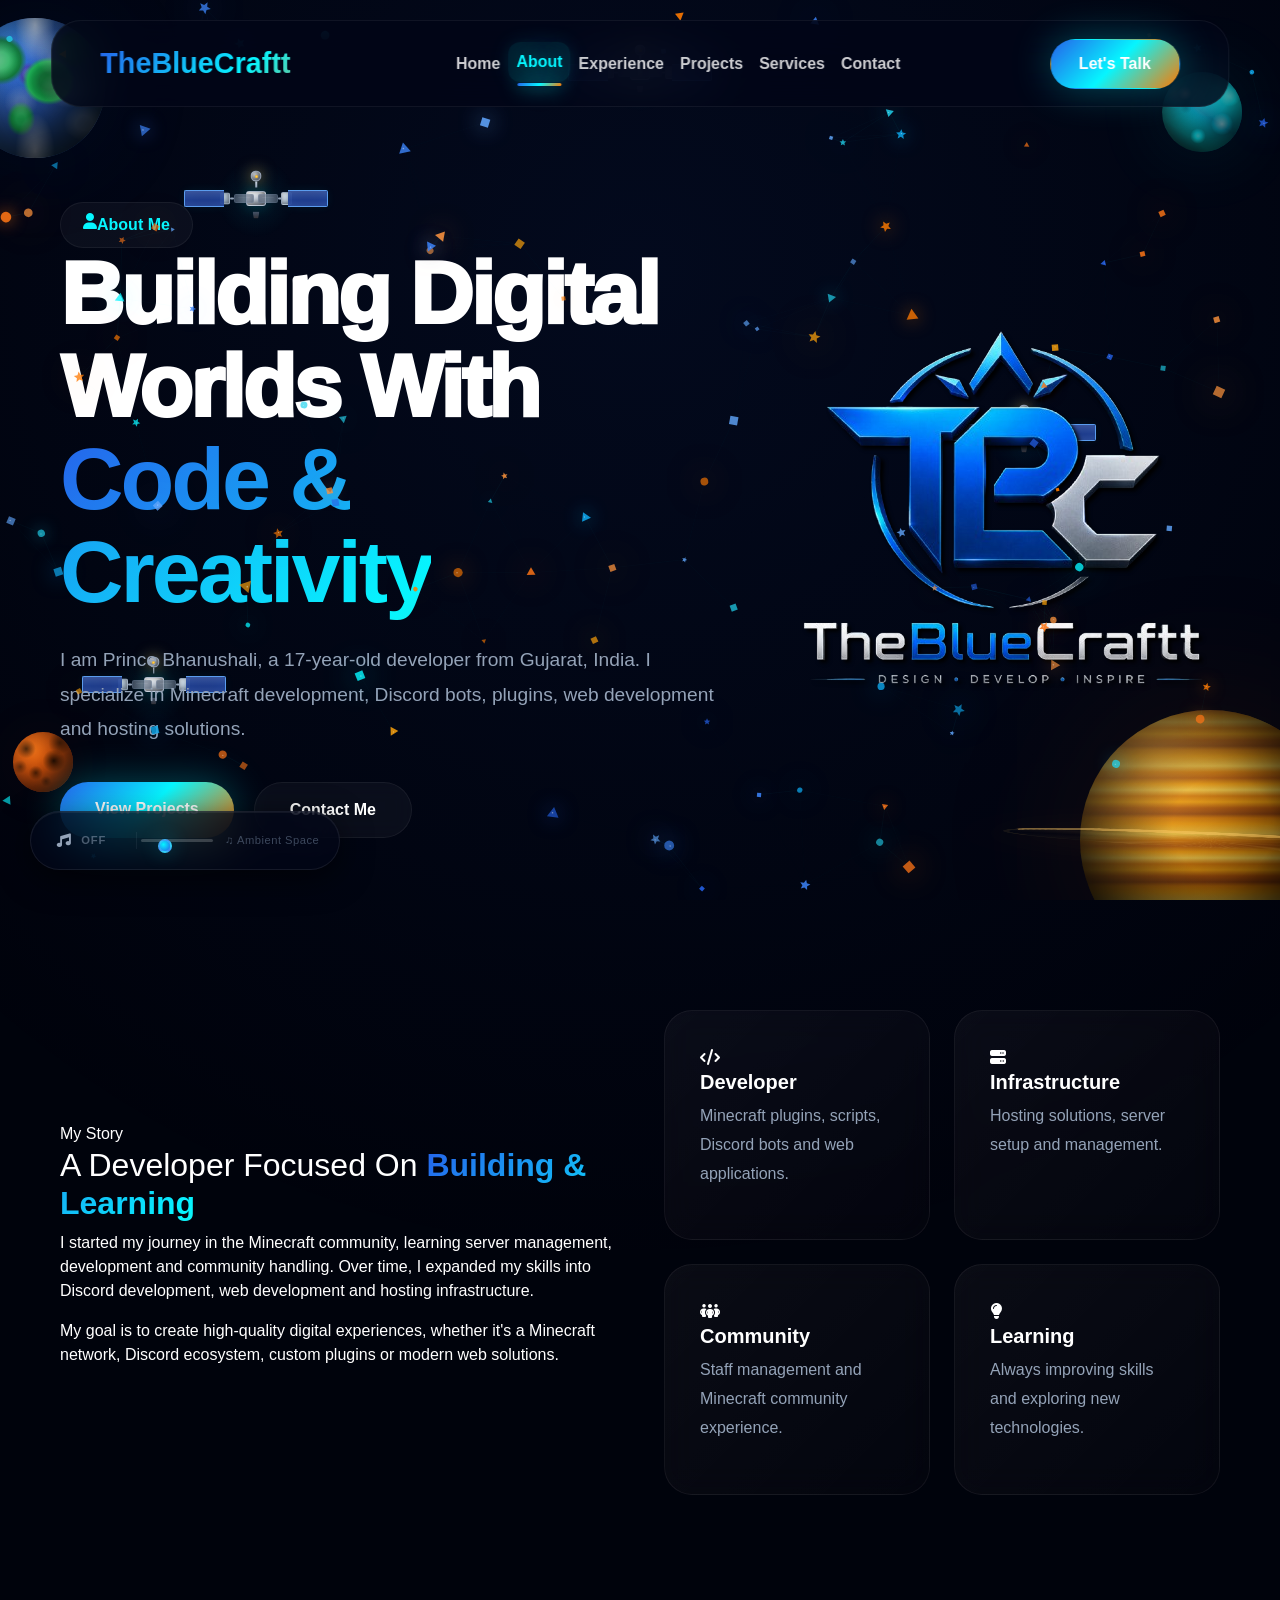
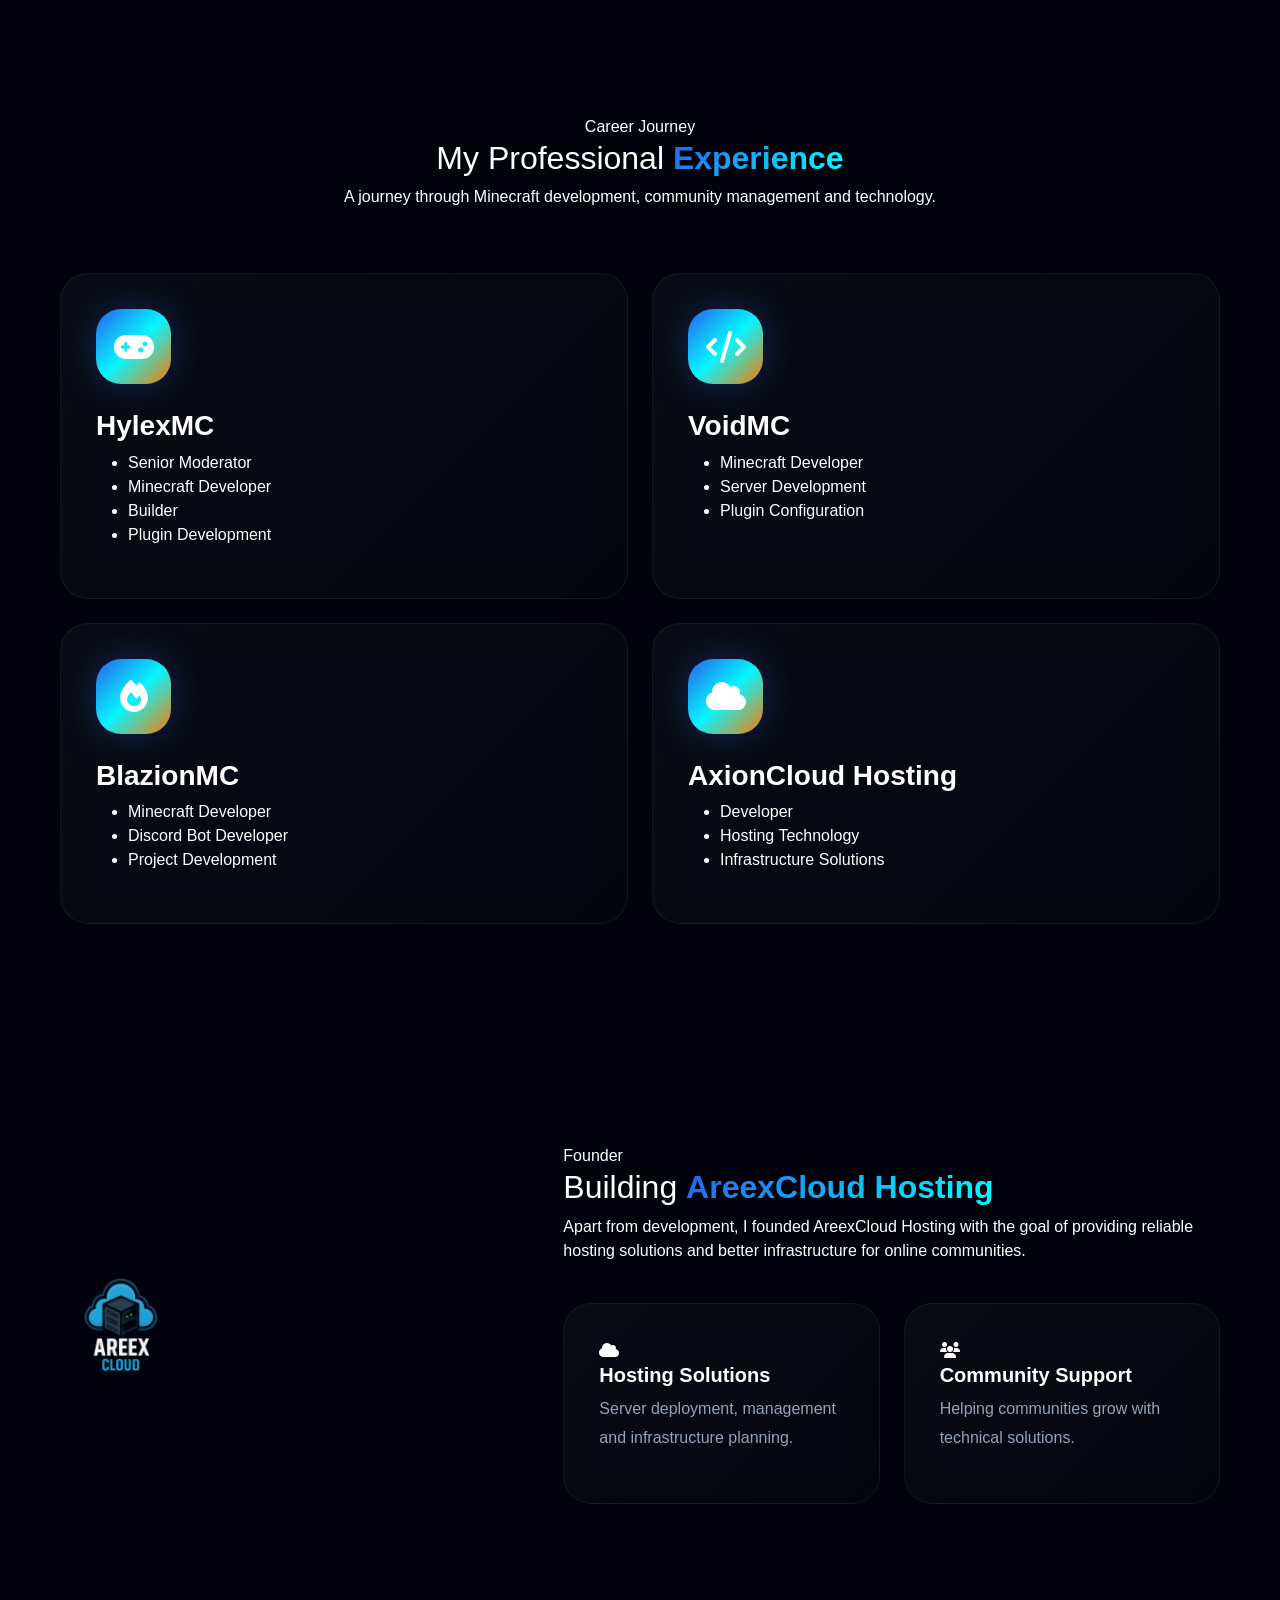
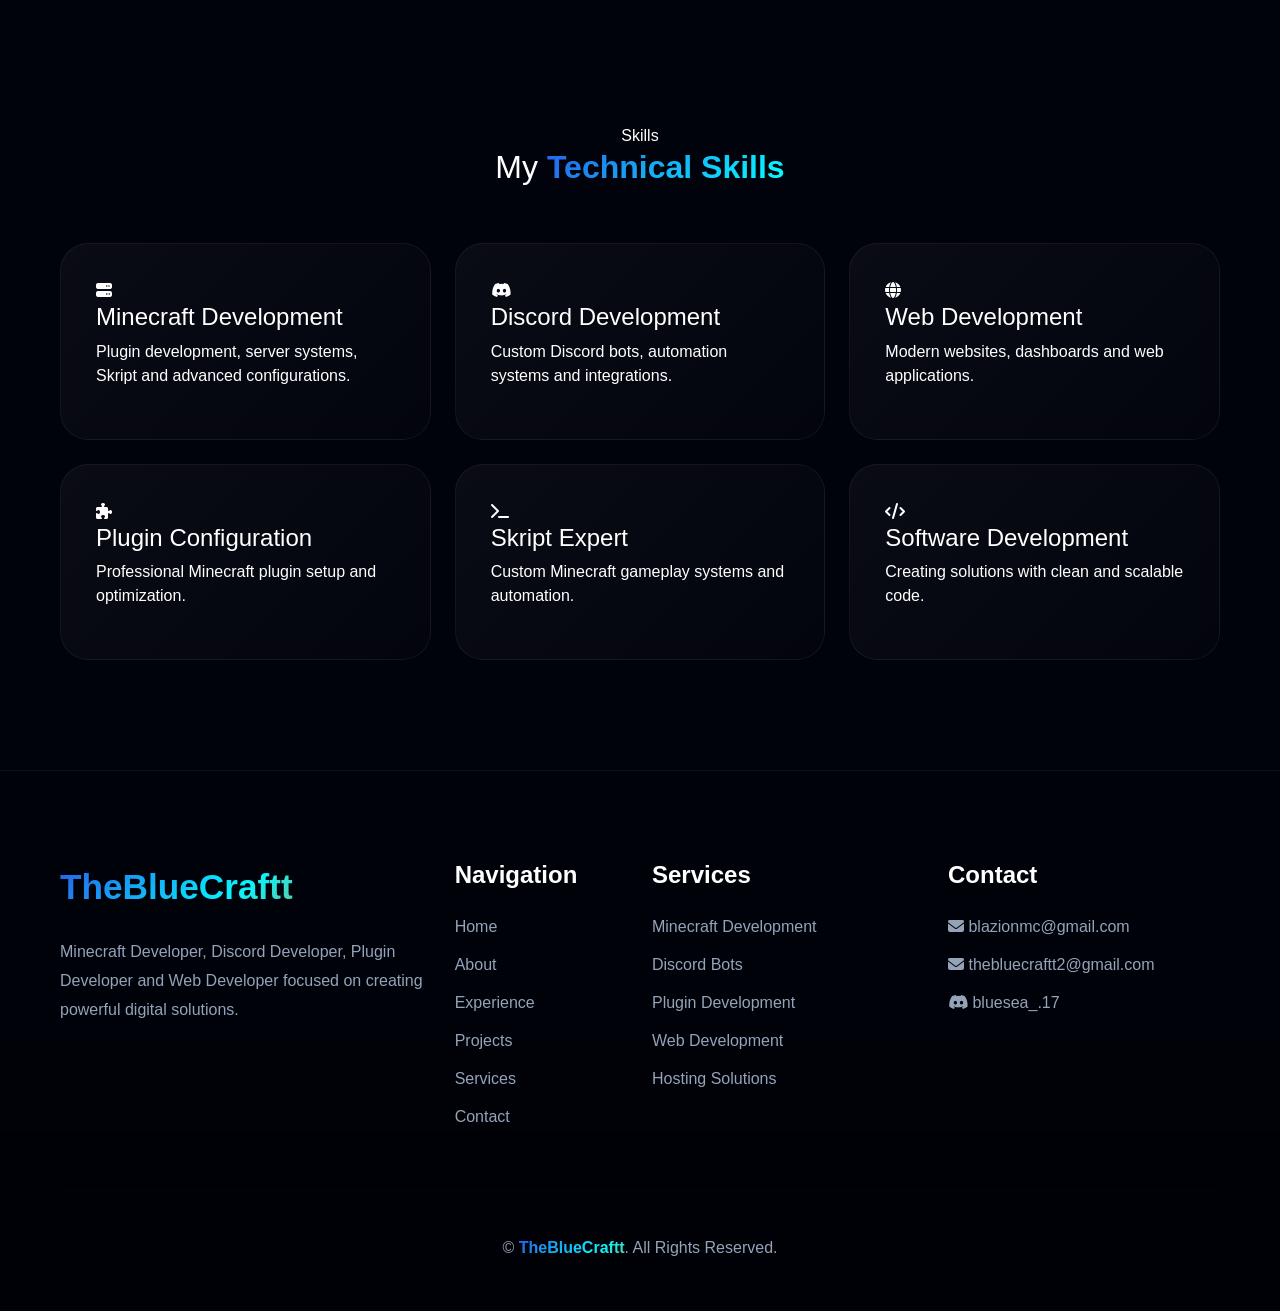
==== about.html @ 83b346f4 "Add files via upload" ====
<!DOCTYPE html>
<html lang="en">

<head>
    <meta charset="UTF-8" />
    <meta name="viewport" content="width=device-width, initial-scale=1.0" />
    <title>About | TheBlueCraftt</title>
    <!-- Bootstrap -->
    <link href="https://cdn.jsdelivr.net/npm/bootstrap@5.3.7/dist/css/bootstrap.min.css" rel="stylesheet" />
    <!-- Font Awesome -->
    <link rel="stylesheet" href="https://cdnjs.cloudflare.com/ajax/libs/font-awesome/6.7.2/css/all.min.css" />
    <!-- AOS -->
    <link href="https://unpkg.com/aos@2.3.4/dist/aos.css" rel="stylesheet" />
    <!-- CSS -->
    <link rel="stylesheet" href="assets/css/variables.css" />
    <link rel="stylesheet" href="assets/css/style.css" />
    <link rel="stylesheet" href="assets/css/animations.css" />
    <link rel="stylesheet" href="assets/css/responsive.css" />
    <link rel="stylesheet" href="assets/css/space-theme.css" />
</head>

<body>

    <!-- ========== STARS BACKGROUND ========== -->
    <div id="stars"></div>
    <div id="stars2"></div>
    <div id="stars3"></div>
    <div id="shooting-stars"></div>

    <!-- ========== SPACE ELEMENTS ========== -->
    <div class="space-container">
        <!-- Planets -->
        <div class="planet planet-1"></div>
        <div class="planet planet-2"></div>
        <div class="planet planet-3"></div>
        <div class="planet planet-4"></div>

        <!-- Moon -->
        <div class="moon-orbit">
            <div class="moon"></div>
        </div>

        <!-- Satellites -->
        <div class="satellite satellite-1">
            <div class="satellite-body">
                <div class="core-module"></div>
                <div class="service-module"></div>
                <div class="payload-module"></div>
                <div class="truss left"></div>
                <div class="truss right"></div>
                <div class="solar-array left"></div>
                <div class="solar-array right"></div>
                <div class="radiator left"></div>
                <div class="radiator right"></div>
                <div class="antenna-dish"></div>
                <div class="antenna-mast"></div>
                <div class="thruster-iss"></div>
            </div>
            <div class="satellite-trail"></div>
        </div>

        <div class="satellite satellite-2">
            <div class="satellite-body">
                <div class="core-module"></div>
                <div class="service-module"></div>
                <div class="payload-module"></div>
                <div class="truss left"></div>
                <div class="truss right"></div>
                <div class="solar-array left"></div>
                <div class="solar-array right"></div>
                <div class="radiator left"></div>
                <div class="radiator right"></div>
                <div class="antenna-dish"></div>
                <div class="antenna-mast"></div>
                <div class="thruster-iss"></div>
            </div>
            <div class="satellite-trail"></div>
        </div>

        <div class="satellite satellite-3">
            <div class="satellite-body">
                <div class="core-module"></div>
                <div class="service-module"></div>
                <div class="payload-module"></div>
                <div class="truss left"></div>
                <div class="truss right"></div>
                <div class="solar-array left"></div>
                <div class="solar-array right"></div>
                <div class="radiator left"></div>
                <div class="radiator right"></div>
                <div class="antenna-dish"></div>
                <div class="antenna-mast"></div>
                <div class="thruster-iss"></div>
            </div>
            <div class="satellite-trail"></div>
        </div>

        <div class="satellite satellite-4">
            <div class="satellite-body">
                <div class="core-module"></div>
                <div class="service-module"></div>
                <div class="payload-module"></div>
                <div class="truss left"></div>
                <div class="truss right"></div>
                <div class="solar-array left"></div>
                <div class="solar-array right"></div>
                <div class="radiator left"></div>
                <div class="radiator right"></div>
                <div class="antenna-dish"></div>
                <div class="antenna-mast"></div>
                <div class="thruster-iss"></div>
            </div>
            <div class="satellite-trail"></div>
        </div>
    </div>

    <!-- ========== NAVBAR ========== -->
    <nav class="navbar navbar-expand-lg fixed-top">
        <div class="container">
            <a class="navbar-brand" href="index.html">
                <span class="brand-gradient">TheBlueCraftt</span>
            </a>
            <button class="navbar-toggler border-0 shadow-none" type="button" data-bs-toggle="collapse"
                data-bs-target="#navbarContent">
                <i class="fa-solid fa-bars"></i>
            </button>
            <div class="collapse navbar-collapse" id="navbarContent">
                <ul class="navbar-nav mx-auto">
                    <li class="nav-item"><a class="nav-link" href="index.html">Home</a></li>
                    <li class="nav-item"><a class="nav-link" href="about.html">About</a></li>
                    <li class="nav-item"><a class="nav-link" href="experience.html">Experience</a></li>
                    <li class="nav-item"><a class="nav-link" href="projects.html">Projects</a></li>
                    <li class="nav-item"><a class="nav-link" href="services.html">Services</a></li>
                    <li class="nav-item"><a class="nav-link" href="contact.html">Contact</a></li>
                </ul>
                <a href="contact.html" class="btn nav-btn">Let's Talk</a>
            </div>
        </div>
    </nav>

    <!-- ========== ABOUT HERO ========== -->
    <section class="hero-section">
        <div class="container">
            <div class="row align-items-center">
                <div class="col-lg-7" data-aos="fade-up">
                    <span class="hero-badge"><i class="fa-solid fa-user"></i> About Me</span>
                    <h1 class="hero-title">Building Digital Worlds With <span class="gradient-text">Code &amp;
                            Creativity</span></h1>
                    <p class="hero-description">I am Prince Bhanushali, a 17-year-old developer from Gujarat, India. I
                        specialize in Minecraft development, Discord bots, plugins, web development and hosting
                        solutions.</p>
                    <div class="hero-buttons">
                        <a href="projects.html" class="hero-btn-primary">View Projects</a>
                        <a href="contact.html" class="hero-btn-secondary">Contact Me</a>
                    </div>
                </div>
                <div class="col-lg-5 text-center">
                    <div class="hero-image-wrapper">
                        <div class="profile-glow"></div>
                        <img src="assets/images/tbc.png" class="hero-image" alt="Prince Bhanushali" />
                    </div>
                </div>
            </div>
        </div>
    </section>

    <!-- ========== ABOUT DETAILS ========== -->
    <section class="about-preview section-padding">
        <div class="container">
            <div class="row align-items-center g-5">
                <div class="col-lg-6" data-aos="fade-right">
                    <span class="section-tag">My Story</span>
                    <h2 class="section-title">A Developer Focused On <span class="gradient-text">Building &amp;
                            Learning</span></h2>
                    <p class="section-description">I started my journey in the Minecraft community, learning server
                        management, development and community handling. Over time, I expanded my skills into Discord
                        development, web development and hosting infrastructure.</p>
                    <p class="section-description">My goal is to create high-quality digital experiences, whether it's a
                        Minecraft network, Discord ecosystem, custom plugins or modern web solutions.</p>
                </div>
                <div class="col-lg-6" data-aos="fade-left">
                    <div class="row g-4">
                        <div class="col-md-6">
                            <div class="info-card"><i class="fa-solid fa-code"></i>
                                <h5>Developer</h5>
                                <p>Minecraft plugins, scripts, Discord bots and web applications.</p>
                            </div>
                        </div>
                        <div class="col-md-6">
                            <div class="info-card"><i class="fa-solid fa-server"></i>
                                <h5>Infrastructure</h5>
                                <p>Hosting solutions, server setup and management.</p>
                            </div>
                        </div>
                        <div class="col-md-6">
                            <div class="info-card"><i class="fa-solid fa-people-group"></i>
                                <h5>Community</h5>
                                <p>Staff management and Minecraft community experience.</p>
                            </div>
                        </div>
                        <div class="col-md-6">
                            <div class="info-card"><i class="fa-solid fa-lightbulb"></i>
                                <h5>Learning</h5>
                                <p>Always improving skills and exploring new technologies.</p>
                            </div>
                        </div>
                    </div>
                </div>
            </div>
        </div>
    </section>

    <!-- ========== CAREER TIMELINE ========== -->
    <section class="experience-section section-padding">
        <div class="container">
            <div class="row">
                <div class="col-12 text-center" data-aos="fade-up">
                    <span class="section-tag">Career Journey</span>
                    <h2 class="section-title">My Professional <span class="gradient-text">Experience</span></h2>
                    <p class="section-description mx-auto">A journey through Minecraft development, community management
                        and technology.</p>
                </div>
            </div>
            <div class="row g-4 mt-4">
                <div class="col-lg-6" data-aos="fade-up">
                    <div class="experience-card">
                        <div class="experience-icon"><i class="fa-solid fa-gamepad"></i></div>
                        <h3>HylexMC</h3>
                        <ul class="experience-list">
                            <li>Senior Moderator</li>
                            <li>Minecraft Developer</li>
                            <li>Builder</li>
                            <li>Plugin Development</li>
                        </ul>
                    </div>
                </div>
                <div class="col-lg-6" data-aos="fade-up" data-aos-delay="100">
                    <div class="experience-card">
                        <div class="experience-icon"><i class="fa-solid fa-code"></i></div>
                        <h3>VoidMC</h3>
                        <ul class="experience-list">
                            <li>Minecraft Developer</li>
                            <li>Server Development</li>
                            <li>Plugin Configuration</li>
                        </ul>
                    </div>
                </div>
                <div class="col-lg-6" data-aos="fade-up" data-aos-delay="200">
                    <div class="experience-card">
                        <div class="experience-icon"><i class="fa-solid fa-fire"></i></div>
                        <h3>BlazionMC</h3>
                        <ul class="experience-list">
                            <li>Minecraft Developer</li>
                            <li>Discord Bot Developer</li>
                            <li>Project Development</li>
                        </ul>
                    </div>
                </div>
                <div class="col-lg-6" data-aos="fade-up" data-aos-delay="300">
                    <div class="experience-card">
                        <div class="experience-icon"><i class="fa-solid fa-cloud"></i></div>
                        <h3>AxionCloud Hosting</h3>
                        <ul class="experience-list">
                            <li>Developer</li>
                            <li>Hosting Technology</li>
                            <li>Infrastructure Solutions</li>
                        </ul>
                    </div>
                </div>
            </div>
        </div>
    </section>

    <!-- ========== FOUNDER SECTION ========== -->
    <section class="about-preview section-padding">
        <div class="container">
            <div class="row align-items-center g-5">
                <div class="col-lg-5" data-aos="fade-right">
                    <div class="about-image"><img src="assets/images/founder.png" alt="AreexCloud Founder" /></div>
                </div>
                <div class="col-lg-7" data-aos="fade-left">
                    <span class="section-tag">Founder</span>
                    <h2 class="section-title">Building <span class="gradient-text">AreexCloud Hosting</span></h2>
                    <p class="section-description">Apart from development, I founded AreexCloud Hosting with the goal of
                        providing reliable hosting solutions and better infrastructure for online communities.</p>
                    <div class="row g-4 mt-3">
                        <div class="col-md-6">
                            <div class="info-card"><i class="fa-solid fa-cloud"></i>
                                <h5>Hosting Solutions</h5>
                                <p>Server deployment, management and infrastructure planning.</p>
                            </div>
                        </div>
                        <div class="col-md-6">
                            <div class="info-card"><i class="fa-solid fa-users"></i>
                                <h5>Community Support</h5>
                                <p>Helping communities grow with technical solutions.</p>
                            </div>
                        </div>
                    </div>
                </div>
            </div>
        </div>
    </section>

    <!-- ========== SKILLS ========== -->
    <section class="skills-section section-padding">
        <div class="container">
            <div class="row">
                <div class="col-12 text-center" data-aos="fade-up">
                    <span class="section-tag">Skills</span>
                    <h2 class="section-title">My <span class="gradient-text">Technical Skills</span></h2>
                </div>
            </div>
            <div class="row g-4 mt-4">
                <div class="col-lg-4 col-md-6">
                    <div class="skill-card"><i class="fa-solid fa-server"></i>
                        <h4>Minecraft Development</h4>
                        <p>Plugin development, server systems, Skript and advanced configurations.</p>
                    </div>
                </div>
                <div class="col-lg-4 col-md-6">
                    <div class="skill-card"><i class="fa-brands fa-discord"></i>
                        <h4>Discord Development</h4>
                        <p>Custom Discord bots, automation systems and integrations.</p>
                    </div>
                </div>
                <div class="col-lg-4 col-md-6">
                    <div class="skill-card"><i class="fa-solid fa-globe"></i>
                        <h4>Web Development</h4>
                        <p>Modern websites, dashboards and web applications.</p>
                    </div>
                </div>
                <div class="col-lg-4 col-md-6">
                    <div class="skill-card"><i class="fa-solid fa-puzzle-piece"></i>
                        <h4>Plugin Configuration</h4>
                        <p>Professional Minecraft plugin setup and optimization.</p>
                    </div>
                </div>
                <div class="col-lg-4 col-md-6">
                    <div class="skill-card"><i class="fa-solid fa-terminal"></i>
                        <h4>Skript Expert</h4>
                        <p>Custom Minecraft gameplay systems and automation.</p>
                    </div>
                </div>
                <div class="col-lg-4 col-md-6">
                    <div class="skill-card"><i class="fa-solid fa-code"></i>
                        <h4>Software Development</h4>
                        <p>Creating solutions with clean and scalable code.</p>
                    </div>
                </div>
            </div>
        </div>
    </section>

    <!-- ========== MUSIC PLAYER ========== -->
    <div class="music-player" id="musicPlayer">
        <button class="music-toggle" id="musicToggle" aria-label="Toggle music">
            <i class="fas fa-music"></i>
            <span class="music-status">OFF</span>
        </button>
        <div class="music-controls">
            <input type="range" class="music-volume" id="musicVolume" min="0" max="100" value="30" />
            <span class="music-label">♫ Ambient Space</span>
        </div>
    </div>

    <!-- ========== FOOTER ========== -->
    <footer class="footer">
        <div class="container">
            <div class="row gy-5">
                <div class="col-lg-4">
                    <a href="index.html" class="footer-logo">
                        <span class="brand-gradient">TheBlueCraftt</span>
                    </a>
                    <p class="footer-text mt-4">Minecraft Developer, Discord Developer, Plugin Developer and Web
                        Developer focused on creating powerful digital solutions.</p>
                </div>
                <div class="col-lg-2 col-md-6">
                    <h4 class="footer-heading">Navigation</h4>
                    <ul class="footer-links">
                        <li><a href="index.html">Home</a></li>
                        <li><a href="about.html">About</a></li>
                        <li><a href="experience.html">Experience</a></li>
                        <li><a href="projects.html">Projects</a></li>
                        <li><a href="services.html">Services</a></li>
                        <li><a href="contact.html">Contact</a></li>
                    </ul>
                </div>
                <div class="col-lg-3 col-md-6">
                    <h4 class="footer-heading">Services</h4>
                    <ul class="footer-links">
                        <li>Minecraft Development</li>
                        <li>Discord Bots</li>
                        <li>Plugin Development</li>
                        <li>Web Development</li>
                        <li>Hosting Solutions</li>
                    </ul>
                </div>
                <div class="col-lg-3">
                    <h4 class="footer-heading">Contact</h4>
                    <ul class="footer-contact">
                        <li><i class="fa-solid fa-envelope"></i> <a
                                href="mailto:blazionmc@gmail.com">blazionmc@gmail.com</a></li>
                        <li><i class="fa-solid fa-envelope"></i> <a
                                href="mailto:thebluecraftt2@gmail.com">thebluecraftt2@gmail.com</a></li>
                        <li><i class="fa-brands fa-discord"></i> bluesea_.17</li>
                    </ul>
                </div>
            </div>
            <hr class="footer-divider" />
            <div class="text-center">
                <p class="copyright">© <span class="current-year"></span> <span
                        class="brand-gradient">TheBlueCraftt</span>. All Rights Reserved.</p>
            </div>
        </div>
    </footer>

    <!-- ========== SCRIPTS ========== -->
    <script src="https://cdn.jsdelivr.net/npm/bootstrap@5.3.7/dist/js/bootstrap.bundle.min.js"></script>
    <script src="https://unpkg.com/aos@2.3.4/dist/aos.js"></script>
    <script>AOS.init({ duration: 900, once: true });</script>
    <script src="assets/js/navbar.js"></script>
    <script src="assets/js/particles.js"></script>
    <script src="assets/js/cursor.js"></script>
    <script src="assets/js/app.js"></script>
    <script src="assets/js/loader.js"></script>
    <script src="assets/js/particles-enhanced.js"></script>
    <script src="assets/js/music.js"></script>
</body>

</html>
---- assets/css/style.css ----
/* ===========================================================
        THEBLUECRAFTT DARK THEME – Single File
        Colors: Blue (#2563eb), Cyan (#06f6ff), Orange (#ff7a00)
=========================================================== */

/* -------------------- Variables -------------------- */
:root {
    --bg-dark: #020617;
    --bg-deeper: #00030c;
    --bg-glass: rgba(2, 6, 23, 0.8);
    --glass-border: rgba(255, 255, 255, 0.06);
    --text: #ffffff;
    --muted: #94a3b8;
    --radius: 28px;
    --transition: 0.35s ease;

    --blue: #2563eb;
    --cyan: #06f6ff;
    --orange: #ff7a00;

    --main-gradient: linear-gradient(135deg, #2563eb, #06f6ff, #ff7a00);
    --cyan-glow: 0 0 40px rgba(6, 246, 255, 0.3);
}

/* -------------------- Reset & Base -------------------- */
* {
    margin: 0;
    padding: 0;
    box-sizing: border-box;
}

html {
    scroll-behavior: smooth;
}

body {
    background: var(--bg-deeper);
    color: var(--text);
    font-family: "Inter", "Segoe UI", Arial, sans-serif;
    overflow-x: hidden;
    position: relative;
}

/* Subtle glow from the center – not overbearing */
body::after {
    content: '';
    position: fixed;
    inset: -50%;
    z-index: -1;
    background: radial-gradient(circle at 50% 40%, rgba(37, 99, 235, 0.08), transparent 60%);
    pointer-events: none;
}

a {
    text-decoration: none;
}

.container {
    max-width: 1200px;
    padding: 0 20px;
    margin: 0 auto;
}

.section-padding {
    padding: 110px 0;
}

/* ================= BRAND GRADIENT ================= */
.brand-gradient {
    background: linear-gradient(135deg, #2563eb, #06f6ff, #ff7a00, #06f6ff, #2563eb);
    background-size: 300% 300%;
    -webkit-background-clip: text;
    background-clip: text;
    color: transparent;
    font-weight: 900;
    animation: gradientFlow 6s ease infinite;
}

/* -------------------- Text Gradient -------------------- */
.gradient-text {
    background: var(--main-gradient);
    -webkit-background-clip: text;
    background-clip: text;
    color: transparent;
    font-weight: 900;
}

/* -------------------- Navbar -------------------- */
.navbar {
    position: fixed;
    top: 20px;
    left: 50%;
    transform: translateX(-50%);
    width: min(1200px, 92%);
    padding: 16px 28px;
    background: var(--bg-glass);
    backdrop-filter: blur(25px);
    -webkit-backdrop-filter: blur(25px);
    border: 1px solid var(--glass-border);
    border-radius: 30px;
    z-index: 99999;
    transition: var(--transition);
}

.navbar.scrolled {
    background: rgba(0, 3, 12, 0.95);
    box-shadow: 0 20px 60px rgba(0, 0, 0, 0.6);
}

.navbar-brand {
    font-size: 1.8rem;
    font-weight: 900;
    color: white;
}

.logo-blue {
    color: var(--blue);
}

.logo-cyan {
    color: var(--cyan);
}

.logo-orange {
    color: var(--orange);
}

.nav-link {
    color: rgba(255, 255, 255, 0.8) !important;
    font-weight: 600;
    padding: 8px 18px;
    border-radius: 12px;
    transition: var(--transition);
    position: relative;
}

.nav-link:hover,
.nav-link.active {
    color: var(--cyan) !important;
    text-shadow: 0 0 20px rgba(6, 246, 255, 0.5);
    transform: translateY(-2px);
}

.nav-link.active {
    background: rgba(6, 246, 255, 0.08);
    box-shadow: 0 0 20px rgba(6, 246, 255, 0.12), inset 0 0 20px rgba(6, 246, 255, 0.04);
}

.nav-link.active::after {
    content: '';
    position: absolute;
    bottom: -4px;
    left: 50%;
    transform: translateX(-50%);
    width: 70%;
    height: 3px;
    border-radius: 50px;
    background: var(--main-gradient);
    box-shadow: 0 0 20px var(--cyan), 0 0 40px rgba(255, 122, 0, 0.2);
}

.nav-btn {
    padding: 12px 28px;
    border-radius: 50px;
    background: var(--main-gradient);
    color: white !important;
    font-weight: 700;
    box-shadow: var(--cyan-glow);
    transition: var(--transition);
}

.nav-btn:hover {
    transform: translateY(-3px);
    box-shadow: 0 0 60px rgba(6, 246, 255, 0.5);
}

/* -------------------- Hero -------------------- */
.hero-section {
    min-height: 100vh;
    display: flex;
    align-items: center;
    padding-top: 140px;
    position: relative;
}

.hero-title {
    font-size: clamp(3rem, 7vw, 5.5rem);
    line-height: 1.05;
    font-weight: 950;
    letter-spacing: -3px;
}

.hero-description {
    margin-top: 25px;
    max-width: 720px;
    font-size: 1.2rem;
    line-height: 1.8;
    color: var(--muted);
}

.hero-badge {
    display: inline-flex;
    padding: 10px 22px;
    border-radius: 50px;
    background: rgba(255, 255, 255, 0.04);
    border: 1px solid var(--glass-border);
    color: var(--cyan);
    font-weight: 600;
}

.hero-buttons {
    display: flex;
    gap: 20px;
    margin-top: 35px;
    flex-wrap: wrap;
}

.hero-btn-primary,
.hero-btn-secondary {
    padding: 15px 35px;
    border-radius: 50px;
    font-weight: 700;
    transition: var(--transition);
}

.hero-btn-primary {
    background: var(--main-gradient);
    color: white;
    box-shadow: var(--cyan-glow);
}

.hero-btn-primary:hover {
    transform: translateY(-6px);
    box-shadow: 0 0 70px rgba(6, 246, 255, 0.6);
    color: white;
}

.hero-btn-secondary {
    background: rgba(255, 255, 255, 0.04);
    border: 1px solid var(--glass-border);
    color: white;
    backdrop-filter: blur(10px);
}

.hero-btn-secondary:hover {
    border-color: var(--cyan);
    transform: translateY(-6px);
}

/* -------------------- Cards (Glass) -------------------- */
.project-card,
.service-card,
.experience-card,
.skill-card,
.info-card,
.contact-card {
    position: relative;
    overflow: hidden;
    height: 100%;
    padding: 35px;
    border-radius: var(--radius);
    background: linear-gradient(135deg, rgba(255, 255, 255, 0.04), rgba(255, 255, 255, 0.01));
    border: 1px solid var(--glass-border);
    backdrop-filter: blur(15px);
    -webkit-backdrop-filter: blur(15px);
    transition: var(--transition);
}

.project-card::before,
.service-card::before,
.experience-card::before,
.skill-card::before,
.info-card::before,
.contact-card::before {
    content: '';
    position: absolute;
    width: 200px;
    height: 200px;
    top: -80px;
    right: -80px;
    background: radial-gradient(circle, rgba(6, 246, 255, 0.12), transparent 70%);
    opacity: 0;
    transition: 0.5s;
}

.project-card:hover::before,
.service-card:hover::before,
.experience-card:hover::before,
.skill-card:hover::before,
.info-card:hover::before,
.contact-card:hover::before {
    opacity: 1;
}

.project-card:hover,
.service-card:hover,
.experience-card:hover,
.skill-card:hover,
.info-card:hover,
.contact-card:hover {
    transform: translateY(-12px);
    border-color: rgba(6, 246, 255, 0.25);
    box-shadow: 0 30px 80px rgba(0, 0, 0, 0.5), var(--cyan-glow);
}

.project-icon,
.service-icon,
.experience-icon,
.contact-icon {
    width: 75px;
    height: 75px;
    display: flex;
    align-items: center;
    justify-content: center;
    border-radius: 25px;
    background: var(--main-gradient);
    color: white;
    font-size: 2rem;
    margin-bottom: 25px;
    box-shadow: 0 0 40px rgba(37, 99, 235, 0.3);
}

.project-card h3,
.service-card h3,
.experience-card h3,
.info-card h5 {
    color: white;
    font-weight: 850;
}

.project-card p,
.service-card p,
.experience-card p,
.info-card p,
.contact-card p {
    color: var(--muted);
    line-height: 1.8;
}

.project-tags {
    display: flex;
    gap: 10px;
    flex-wrap: wrap;
    margin-top: 25px;
}

.project-tags span {
    padding: 8px 16px;
    border-radius: 50px;
    background: rgba(6, 246, 255, 0.06);
    border: 1px solid rgba(6, 246, 255, 0.12);
    color: var(--cyan);
    font-size: 0.85rem;
}

/* -------------------- Contact Form -------------------- */
.contact-form {
    padding: 45px;
    border-radius: var(--radius);
    background: rgba(255, 255, 255, 0.03);
    border: 1px solid var(--glass-border);
    backdrop-filter: blur(15px);
}

.contact-form input,
.contact-form textarea {
    background: rgba(255, 255, 255, 0.04);
    border: 1px solid var(--glass-border);
    border-radius: 18px;
    padding: 16px;
    color: white;
    width: 100%;
}

.contact-form input:focus,
.contact-form textarea:focus {
    background: rgba(255, 255, 255, 0.06);
    border-color: var(--cyan);
    box-shadow: var(--cyan-glow);
    outline: none;
    color: white;
}

/* -------------------- CTA Box -------------------- */
.cta-box {
    padding: 70px 40px;
    border-radius: 40px;
    background: linear-gradient(135deg, rgba(37, 99, 235, 0.12), rgba(6, 246, 255, 0.06), rgba(255, 122, 0, 0.06));
    border: 1px solid var(--glass-border);
    backdrop-filter: blur(20px);
    box-shadow: 0 30px 100px rgba(0, 0, 0, 0.5);
}

.cta-title {
    font-size: 3rem;
    font-weight: 950;
    color: white;
}

.cta-description {
    color: var(--muted);
    font-size: 1.1rem;
    line-height: 1.8;
}

/* -------------------- Footer -------------------- */
.footer {
    padding: 90px 0 35px;
    background: linear-gradient(180deg, transparent, rgba(0, 0, 0, 0.5));
    border-top: 1px solid var(--glass-border);
}

.footer-logo {
    font-size: 2.2rem;
    font-weight: 950;
}

.footer-text {
    color: var(--muted);
    line-height: 1.8;
}

.footer-heading {
    color: white;
    font-weight: 800;
    margin-bottom: 25px;
}

.footer-links,
.footer-contact {
    list-style: none;
    padding: 0;
}

.footer-links li,
.footer-contact li {
    margin-bottom: 14px;
    color: var(--muted);
}

.footer-links a,
.footer-contact a {
    color: var(--muted);
    transition: var(--transition);
}

.footer-links a:hover,
.footer-contact a:hover {
    color: var(--cyan);
}

.footer-social {
    display: flex;
    gap: 15px;
    margin-top: 25px;
}

.footer-social a {
    width: 48px;
    height: 48px;
    display: flex;
    align-items: center;
    justify-content: center;
    border-radius: 50%;
    background: rgba(255, 255, 255, 0.04);
    border: 1px solid var(--glass-border);
    color: white;
    transition: var(--transition);
}

.footer-social a:hover {
    background: var(--main-gradient);
    transform: translateY(-8px);
    box-shadow: var(--cyan-glow);
}

.footer-divider {
    border-color: var(--glass-border);
    margin: 45px 0;
}

.copyright {
    color: var(--muted);
}

/* -------------------- Contact Page Direct Links -------------------- */
.contact-card {
    display: flex;
    align-items: center;
    gap: 25px;
}

.contact-card h3 {
    color: white;
    margin-bottom: 8px;
}

.contact-card:hover h3 {
    color: var(--cyan);
}

.contact-action {
    display: inline-block;
    margin-top: 10px;
    color: var(--cyan);
    font-weight: 700;
}

.contact-card:hover .contact-action {
    color: var(--orange);
}

/* -------------------- Loader -------------------- */
#portfolio-loader {
    position: fixed;
    inset: 0;
    z-index: 999999;
    display: flex;
    align-items: center;
    justify-content: center;
    background: var(--bg-deeper);
    transition: opacity 0.8s ease, visibility 0.8s ease;
}

#portfolio-loader.hide {
    opacity: 0;
    visibility: hidden;
}

.loader-content {
    width: min(650px, 85%);
    text-align: center;
}

.loader-logo {
    font-size: 3rem;
    font-weight: 950;
    background: var(--main-gradient);
    -webkit-background-clip: text;
    background-clip: text;
    color: transparent;
    margin-bottom: 40px;
}

.loader-status {
    color: var(--muted);
    font-size: 1rem;
    margin-top: 20px;
    letter-spacing: 2px;
}

.loader-percentage {
    font-size: 2rem;
    font-weight: 800;
    color: white;
    margin-bottom: 20px;
}

.loader-track {
    height: 14px;
    width: 100%;
    background: rgba(255, 255, 255, 0.04);
    border-radius: 50px;
    overflow: hidden;
    border: 1px solid var(--glass-border);
}

.loader-progress {
    height: 100%;
    width: 0%;
    border-radius: 50px;
    background: var(--main-gradient);
    box-shadow: 0 0 40px rgba(6, 246, 255, 0.4);
    transition: width 0.25s ease;
}

/* -------------------- Particles Background -------------------- */
#stars,
#stars2,
#stars3 {
    position: fixed;
    inset: 0;
    pointer-events: none;
    z-index: -1;
    overflow: hidden;
}

#stars span,
#stars2 span,
#stars3 span {
    position: absolute;
    width: 2px;
    height: 2px;
    border-radius: 50%;
    background: rgba(255, 255, 255, 0.5);
    box-shadow: 0 0 8px rgba(6, 246, 255, 0.4);
    animation: floatStar 8s infinite ease-in-out;
}

@keyframes floatStar {
    0% {
        transform: translateY(0);
        opacity: 0.2;
    }

    50% {
        opacity: 1;
    }

    100% {
        transform: translateY(-80px);
        opacity: 0.2;
    }
}

/* -------------------- Animations -------------------- */
.gradient-text {
    background-size: 200% auto;
    animation: gradientMove 6s ease infinite;
}

@keyframes gradientMove {
    0% {
        background-position: 0% center;
    }

    50% {
        background-position: 100% center;
    }

    100% {
        background-position: 0% center;
    }
}

.float-animation {
    animation: floatUp 5s ease-in-out infinite;
}

@keyframes floatUp {
    0% {
        transform: translateY(0);
    }

    50% {
        transform: translateY(-18px);
    }

    100% {
        transform: translateY(0);
    }
}

/* Button light sweep */
.hero-btn-primary::after,
.nav-btn::after {
    content: '';
    position: absolute;
    top: 0;
    left: -120%;
    width: 80%;
    height: 100%;
    background: linear-gradient(120deg, transparent, rgba(255, 255, 255, 0.25), transparent);
    transform: skewX(-25deg);
    transition: 0.8s;
}

.hero-btn-primary:hover::after,
.nav-btn:hover::after {
    left: 140%;
}

.hero-btn-primary,
.nav-btn {
    position: relative;
    overflow: hidden;
}

/* Card energy */
.project-card:hover,
.service-card:hover,
.experience-card:hover,
.skill-card:hover,
.info-card:hover {
    animation: cardEnergy 1.5s ease;
}

@keyframes cardEnergy {
    0% {
        background-position: 0% 50%;
    }

    50% {
        background-position: 100% 50%;
    }

    100% {
        background-position: 0% 50%;
    }
}

/* -------------------- Responsive -------------------- */
@media (max-width: 992px) {
    .navbar {
        top: 10px;
        width: 94%;
        padding: 14px 20px;
    }

    .navbar-collapse {
        margin-top: 20px;
        padding: 25px;
        background: rgba(0, 3, 12, 0.96);
        border-radius: 25px;
        border: 1px solid var(--glass-border);
    }

    .nav-link {
        margin: 8px 0;
        padding: 10px 18px;
    }

    .nav-btn {
        margin-top: 15px;
        display: inline-block;
    }

    .hero-section {
        text-align: center;
        padding-top: 150px;
    }

    .hero-title {
        font-size: 3.2rem;
    }

    .hero-description {
        margin-left: auto;
        margin-right: auto;
    }

    .hero-buttons {
        justify-content: center;
    }

    .project-card,
    .service-card,
    .experience-card,
    .skill-card,
    .info-card {
        padding: 30px;
    }

    .contact-form {
        padding: 35px;
    }

    .footer {
        text-align: center;
    }

    .footer-social {
        justify-content: center;
    }
}

@media (max-width: 576px) {
    .section-padding {
        padding: 75px 0;
    }

    .hero-title {
        font-size: 2.4rem;
        letter-spacing: -1px;
    }

    .hero-description {
        font-size: 1rem;
    }

    .hero-badge {
        font-size: 0.8rem;
    }

    .hero-buttons {
        flex-direction: column;
        width: 100%;
    }

    .hero-btn-primary,
    .hero-btn-secondary {
        width: 100%;
        text-align: center;
    }

    .section-title {
        font-size: 2rem;
    }

    .project-card,
    .service-card,
    .experience-card,
    .skill-card,
    .info-card,
    .contact-form {
        padding: 25px;
        border-radius: 24px;
    }

    .project-icon,
    .service-icon,
    .experience-icon,
    .contact-icon {
        width: 65px;
        height: 65px;
        font-size: 1.5rem;
    }

    .cta-box {
        padding: 40px 20px;
    }

    .cta-title {
        font-size: 2rem;
    }

    .contact-card {
        flex-direction: column;
        align-items: flex-start;
    }

    .footer-logo {
        font-size: 1.7rem;
    }

    .navbar .nav-link.active::after {
        width: 50%;
    }
}

@media (max-width: 380px) {
    .hero-title {
        font-size: 2rem;
    }

    .navbar {
        padding: 12px 16px;
    }

    .logo-blue,
    .logo-cyan,
    .logo-orange {
        font-size: 1.4rem;
    }
}





/* Music Player Fix */


.music-player {
    position: fixed;
    bottom: 30px;
    left: 30px;
    z-index: 9999;
    display: flex;
    align-items: center;
    gap: 16px;
    padding: 12px 20px 12px 16px;
    background: rgba(2, 6, 23, 0.75);
    backdrop-filter: blur(24px);
    -webkit-backdrop-filter: blur(24px);
    border: 1px solid rgba(255, 255, 255, 0.08);
    border-radius: 60px;
    box-shadow:
        0 8px 32px rgba(0, 0, 0, 0.6),
        inset 0 1px 0 rgba(255, 255, 255, 0.06);
    transition: all 0.4s cubic-bezier(0.25, 0.46, 0.45, 0.94);
    cursor: default;
}

.music-player:hover {
    border-color: rgba(6, 246, 255, 0.25);
    box-shadow:
        0 12px 48px rgba(0, 0, 0, 0.8),
        0 0 40px rgba(6, 246, 255, 0.06),
        inset 0 1px 0 rgba(255, 255, 255, 0.08);
    transform: translateY(-2px);
}

/* ---- Toggle Button ---- */
.music-toggle {
    display: flex;
    align-items: center;
    gap: 10px;
    background: none;
    border: none;
    padding: 8px 14px 8px 10px;
    border-radius: 40px;
    cursor: pointer;
    transition: all 0.3s ease;
    color: #94a3b8;
    font-family: inherit;
    font-size: 0.85rem;
    font-weight: 600;
    letter-spacing: 0.3px;
    position: relative;
}

.music-toggle:hover {
    color: #ffffff;
    background: rgba(255, 255, 255, 0.06);
}

.music-toggle .icon-wrap {
    position: relative;
    width: 32px;
    height: 32px;
    display: flex;
    align-items: center;
    justify-content: center;
    border-radius: 50%;
    background: rgba(6, 246, 255, 0.08);
    transition: all 0.3s ease;
}

.music-toggle:hover .icon-wrap {
    background: rgba(6, 246, 255, 0.15);
}

.music-toggle .icon-wrap i {
    font-size: 1rem;
    transition: all 0.3s ease;
}

/* Playing state */
.music-toggle.playing .icon-wrap {
    background: rgba(6, 246, 255, 0.18);
    box-shadow: 0 0 30px rgba(6, 246, 255, 0.15);
}

.music-toggle.playing .icon-wrap i {
    color: #06f6ff;
}

.music-toggle .music-status {
    font-size: 0.7rem;
    font-weight: 700;
    letter-spacing: 0.8px;
    text-transform: uppercase;
    opacity: 0.5;
    transition: all 0.3s ease;
}

.music-toggle.playing .music-status {
    color: #06f6ff;
    opacity: 1;
}

/* ---- Animated pulse ring (playing) ---- */
.music-toggle.playing .icon-wrap::after {
    content: '';
    position: absolute;
    inset: -4px;
    border-radius: 50%;
    border: 1.5px solid rgba(6, 246, 255, 0.3);
    animation: musicPulse 1.8s ease-in-out infinite;
}

@keyframes musicPulse {
    0% {
        transform: scale(1);
        opacity: 0.6;
    }

    50% {
        transform: scale(1.4);
        opacity: 0;
    }

    100% {
        transform: scale(1);
        opacity: 0;
    }
}

/* ---- Controls ---- */
.music-controls {
    display: flex;
    align-items: center;
    gap: 12px;
    padding-left: 4px;
    border-left: 1px solid rgba(255, 255, 255, 0.06);
}

.music-label {
    color: #64748b;
    font-size: 0.7rem;
    font-weight: 500;
    letter-spacing: 0.5px;
    opacity: 0.6;
    white-space: nowrap;
    transition: all 0.3s ease;
}

.music-player:hover .music-label {
    opacity: 0.9;
    color: #94a3b8;
}

/* ---- Custom Volume Slider ---- */
.music-volume {
    -webkit-appearance: none;
    appearance: none;
    width: 72px;
    height: 3px;
    border-radius: 10px;
    background: rgba(255, 255, 255, 0.10);
    outline: none;
    transition: all 0.3s ease;
    cursor: pointer;
}

.music-volume:hover {
    background: rgba(255, 255, 255, 0.18);
}

.music-volume::-webkit-slider-thumb {
    -webkit-appearance: none;
    appearance: none;
    width: 14px;
    height: 14px;
    border-radius: 50%;
    background: radial-gradient(circle at 35% 35%, #06f6ff, #2563eb);
    cursor: pointer;
    box-shadow:
        0 0 20px rgba(6, 246, 255, 0.3),
        0 0 60px rgba(6, 246, 255, 0.1);
    border: 2px solid rgba(255, 255, 255, 0.15);
    transition: all 0.2s ease;
}

.music-volume::-webkit-slider-thumb:hover {
    transform: scale(1.15);
    box-shadow:
        0 0 30px rgba(6, 246, 255, 0.5),
        0 0 80px rgba(6, 246, 255, 0.2);
}

.music-volume::-moz-range-thumb {
    width: 14px;
    height: 14px;
    border-radius: 50%;
    background: radial-gradient(circle at 35% 35%, #06f6ff, #2563eb);
    cursor: pointer;
    border: 2px solid rgba(255, 255, 255, 0.15);
    box-shadow: 0 0 20px rgba(6, 246, 255, 0.3);
}

/* ---- Volume fill (track progress) ---- */
.music-volume::-webkit-slider-runnable-track {
    height: 3px;
    border-radius: 10px;
    background: rgba(255, 255, 255, 0.10);
}

.music-volume::-moz-range-track {
    height: 3px;
    border-radius: 10px;
    background: rgba(255, 255, 255, 0.10);
    border: none;
}

/* ---- Keyboard hint (small) ---- */
.music-key-hint {
    color: #475569;
    font-size: 0.55rem;
    font-weight: 600;
    letter-spacing: 0.5px;
    padding: 2px 8px;
    border: 1px solid rgba(255, 255, 255, 0.04);
    border-radius: 4px;
    background: rgba(255, 255, 255, 0.02);
    opacity: 0.4;
    transition: all 0.3s ease;
    font-family: monospace;
}

.music-player:hover .music-key-hint {
    opacity: 0.8;
    border-color: rgba(255, 255, 255, 0.08);
}

/* ========== RESPONSIVE ========== */
@media (max-width: 768px) {
    .music-player {
        bottom: 20px;
        left: 20px;
        padding: 10px 16px 10px 12px;
        gap: 12px;
        border-radius: 50px;
    }

    .music-toggle {
        padding: 6px 10px 6px 8px;
        font-size: 0.75rem;
    }

    .music-toggle .icon-wrap {
        width: 28px;
        height: 28px;
    }

    .music-toggle .icon-wrap i {
        font-size: 0.85rem;
    }

    .music-volume {
        width: 48px;
    }

    .music-label {
        display: none;
    }

    .music-key-hint {
        display: none;
    }

    .music-controls {
        padding-left: 8px;
        gap: 8px;
    }
}

@media (max-width: 480px) {
    .music-player {
        bottom: 16px;
        left: 16px;
        padding: 8px 12px 8px 10px;
        gap: 8px;
        border-radius: 40px;
    }

    .music-toggle {
        padding: 4px 8px 4px 6px;
        font-size: 0.65rem;
    }

    .music-toggle .icon-wrap {
        width: 24px;
        height: 24px;
    }

    .music-toggle .icon-wrap i {
        font-size: 0.7rem;
    }

    .music-volume {
        width: 36px;
    }

    .music-toggle .music-status {
        font-size: 0.55rem;
    }

    .music-controls {
        padding-left: 4px;
        gap: 4px;
    }
}
---- assets/css/animations.css ----
/* ===========================================================
            THEBLUECRAFTT CYBER GLASS ANIMATIONS
=========================================================== */

.gradient-text {
    background-size: 200% auto;
    animation: gradientFlow 6s ease infinite;
}

@keyframes gradientFlow {
    0% {
        background-position: 0% center;
    }

    50% {
        background-position: 100% center;
    }

    100% {
        background-position: 0% center;
    }
}

.float-animation {
    animation: floating 5s ease-in-out infinite;
}

@keyframes floating {
    0% {
        transform: translateY(0);
    }

    50% {
        transform: translateY(-18px);
    }

    100% {
        transform: translateY(0);
    }
}

.glow-effect {
    animation: neonPulse 3s ease-in-out infinite;
}

@keyframes neonPulse {
    0% {
        box-shadow: 0 0 15px rgba(0, 229, 255, .25);
    }

    50% {
        box-shadow: 0 0 55px rgba(0, 229, 255, .55);
    }

    100% {
        box-shadow: 0 0 15px rgba(0, 229, 255, .25);
    }
}

.hero-btn-primary::after,
.nav-btn::after {
    content: "";
    position: absolute;
    top: 0;
    left: -120%;
    width: 80%;
    height: 100%;
    background: linear-gradient(120deg, transparent, rgba(255, 255, 255, .3), transparent);
    transform: skewX(-25deg);
    transition: .8s;
}

.hero-btn-primary:hover::after,
.nav-btn:hover::after {
    left: 140%;
}

.project-card:hover,
.service-card:hover,
.experience-card:hover,
.skill-card:hover,
.info-card:hover {
    animation: cardEnergy 1.5s ease;
}

@keyframes cardEnergy {
    0% {
        background-position: 0% 50%;
    }

    50% {
        background-position: 100% 50%;
    }

    100% {
        background-position: 0% 50%;
    }
}

.fade-up {
    animation: fadeUp .8s ease forwards;
}

@keyframes fadeUp {
    from {
        opacity: 0;
        transform: translateY(40px);
    }

    to {
        opacity: 1;
        transform: translateY(0);
    }
}

.cursor-glow {
    position: fixed;
    width: 30px;
    height: 30px;
    border-radius: 50%;
    pointer-events: none;
    z-index: 99999;
    background: radial-gradient(circle, rgba(0, 229, 255, .6), transparent 70%);
    transform: translate(-50%, -50%);
    mix-blend-mode: screen;
    transition: opacity .3s;
}

#stars span,
#stars2 span,
#stars3 span {
    animation: starTwinkle 4s infinite ease-in-out;
}

@keyframes starTwinkle {

    0%,
    100% {
        opacity: .3;
        transform: scale(1);
    }

    50% {
        opacity: 1;
        transform: scale(1.6);
    }
}

@media (max-width: 768px) {
    .cursor-glow {
        display: none;
    }
}
---- assets/css/responsive.css ----
/* ===========================================================
        THEBLUECRAFTT CYBER GLASS RESPONSIVE SYSTEM
=========================================================== */

/* ================= LARGE SCREENS ================= */
@media (max-width: 1200px) {
    .hero-title {
        font-size: 4rem;
    }

    .section-title {
        font-size: 2.7rem;
    }

    .container {
        padding-left: 25px;
        padding-right: 25px;
    }
}

/* ================= TABLETS ================= */
@media (max-width: 992px) {

    /* Already covered in style.css – added here for completeness */
    .navbar .nav-link.active {
        background: rgba(6, 246, 255, .12) !important;
        border-radius: 14px;
        padding-left: 15px;
        padding-right: 15px;
        box-shadow: 0 0 15px rgba(6, 246, 255, .35), inset 0 0 15px rgba(6, 246, 255, .15);
    }

    .navbar .nav-link.active::after {
        bottom: -3px;
        width: 60%;
    }
}

/* ================= MOBILE ================= */
@media (max-width: 576px) {
    .navbar .nav-link.active::after {
        width: 50%;
    }
}
---- assets/css/space-theme.css ----
/* ===========================================================
        THEBLUECRAFTT – HYPER-REALISTIC SPACE THEME (V8)
        Satellites: Smaller, visible, no scaling tricks
=========================================================== */

.space-container {
    position: fixed;
    inset: 0;
    z-index: 0;
    pointer-events: none;
    overflow: hidden;
}

/* ========== MOON – ORBITS THE SCREEN ========== */
.moon-orbit {
    position: absolute;
    top: 50%;
    left: 50%;
    width: 180vh;
    height: 180vh;
    margin-left: -90vh;
    margin-top: -90vh;
    animation: moonOrbit 45s linear infinite;
    pointer-events: none;
}

.moon {
    position: absolute;
    top: 50%;
    left: 0;
    width: 60px;
    height: 60px;
    margin-top: -30px;
    margin-left: -30px;
    border-radius: 50%;
    background:
        radial-gradient(circle at 30% 25%, rgba(200, 195, 190, 0.8) 0%, transparent 12%),
        radial-gradient(circle at 70% 60%, rgba(180, 175, 170, 0.9) 0%, transparent 18%),
        radial-gradient(circle at 20% 75%, rgba(160, 155, 150, 0.7) 0%, transparent 10%),
        radial-gradient(circle at 65% 25%, rgba(190, 185, 180, 0.8) 0%, transparent 15%),
        radial-gradient(circle at 45% 55%, rgba(170, 165, 160, 0.6) 0%, transparent 22%),
        radial-gradient(circle at 85% 80%, rgba(150, 145, 140, 0.7) 0%, transparent 8%),
        radial-gradient(circle at 10% 40%, rgba(190, 185, 180, 0.5) 0%, transparent 14%),
        radial-gradient(ellipse at 40% 30%, #c8c0b8, #9a928a 60%, #7a726a);
    box-shadow:
        inset -8px -8px 30px rgba(0, 0, 0, 0.6),
        inset 6px 6px 25px rgba(255, 255, 240, 0.15),
        0 0 60px rgba(200, 195, 190, 0.15);
    filter: blur(0.5px);
}

@keyframes moonOrbit {
    0% {
        transform: rotate(0deg);
    }

    100% {
        transform: rotate(360deg);
    }
}

/* ========== PLANETS – 3D REALISM (unchanged) ========== */
.planet {
    position: absolute;
    border-radius: 50%;
    pointer-events: none;
    animation: planetFloat 20s ease-in-out infinite;
}

.planet-1 {
    width: 260px;
    height: 260px;
    bottom: -70px;
    right: -60px;
    background:
        radial-gradient(ellipse at 30% 20%, rgba(255, 200, 100, 0.35) 0%, transparent 55%),
        radial-gradient(ellipse at 55% 45%, transparent 25%, rgba(0, 0, 0, 0.85) 75%),
        repeating-linear-gradient(0deg,
            #fcd34d 0px, #f59e0b 10px, #d97706 16px,
            #92400e 20px, #b45309 26px, #f59e0b 32px,
            #d97706 38px, #fcd34d 44px, #f59e0b 50px,
            #b45309 56px, #d97706 62px, #fcd34d 68px),
        radial-gradient(ellipse at 65% 45%, rgba(200, 80, 30, 0.4) 0%, transparent 30%),
        radial-gradient(ellipse at 40% 30%, rgba(255, 255, 255, 0.08) 0%, transparent 50%);
    background-blend-mode: normal, normal, normal, overlay, overlay;
    box-shadow:
        inset -45px -45px 120px rgba(0, 0, 0, 0.95),
        inset 35px 35px 90px rgba(255, 200, 100, 0.12),
        0 0 180px rgba(255, 122, 0, 0.10);
    animation: planetFloat 30s ease-in-out infinite;
}

.planet-1::after {
    content: '';
    position: absolute;
    top: 50%;
    left: 50%;
    transform: translate(-50%, -50%) rotateX(75deg) rotateZ(10deg);
    width: 420px;
    height: 60px;
    border-radius: 50%;
    border: 6px solid rgba(255, 200, 100, 0.08);
    border-top: 10px solid rgba(255, 200, 100, 0.45);
    border-bottom: 4px solid rgba(255, 200, 100, 0.03);
    box-shadow: 0 0 100px rgba(255, 122, 0, 0.08);
    background: repeating-conic-gradient(from 0deg,
            transparent 0deg, rgba(255, 200, 100, 0.05) 5deg,
            transparent 10deg, rgba(255, 200, 100, 0.10) 15deg,
            transparent 20deg, rgba(255, 200, 100, 0.03) 25deg,
            transparent 30deg);
    pointer-events: none;
}

.planet-2 {
    width: 140px;
    height: 140px;
    top: 2%;
    left: -35px;
    background:
        radial-gradient(ellipse at 50% 5%, rgba(255, 255, 255, 0.7) 0%, transparent 20%),
        radial-gradient(ellipse at 50% 95%, rgba(255, 255, 255, 0.6) 0%, transparent 20%),
        radial-gradient(ellipse at 20% 30%, rgba(255, 255, 255, 0.3) 5%, transparent 16%),
        radial-gradient(ellipse at 75% 50%, rgba(255, 255, 255, 0.25) 7%, transparent 20%),
        radial-gradient(ellipse at 40% 60%, rgba(255, 255, 255, 0.2) 4%, transparent 14%),
        radial-gradient(ellipse at 65% 25%, rgba(255, 255, 255, 0.22) 6%, transparent 16%),
        radial-gradient(ellipse at 85% 75%, rgba(255, 255, 255, 0.18) 5%, transparent 12%),
        radial-gradient(ellipse at 25% 30%, #22c55e 6%, #16a34a 10%, #15803d 14%, transparent 18%),
        radial-gradient(ellipse at 60% 45%, #15803d 8%, #16a34a 14%, #22c55e 18%, transparent 22%),
        radial-gradient(ellipse at 40% 72%, #22c55e 4%, #16a34a 8%, transparent 12%),
        radial-gradient(ellipse at 78% 22%, #16a34a 5%, #15803d 9%, transparent 13%),
        radial-gradient(ellipse at 45% 40%, #d97706 3%, #b45309 6%, transparent 10%),
        radial-gradient(ellipse at 40% 30%, #2563eb, #1e3a5f 75%),
        radial-gradient(ellipse at 30% 20%, rgba(100, 200, 255, 0.12), transparent 40%),
        radial-gradient(circle at 30% 20%, rgba(255, 255, 255, 0.15) 0%, transparent 60%);
    background-blend-mode: normal, normal, normal, normal, normal, normal, normal, normal, normal, normal, normal, overlay, overlay;
    box-shadow:
        inset -20px -20px 70px rgba(0, 0, 0, 0.85),
        inset 18px 18px 60px rgba(100, 200, 255, 0.08),
        0 0 120px rgba(37, 99, 235, 0.08);
    animation: planetFloat 34s ease-in-out infinite reverse;
}

.planet-3 {
    width: 80px;
    height: 80px;
    top: 8%;
    right: 3%;
    background:
        linear-gradient(35deg, #0891b2 0%, #06f6ff 25%, #0891b2 50%, #06f6ff 75%, #0891b2 100%),
        linear-gradient(-35deg, rgba(255, 255, 255, 0.3) 0%, transparent 25%),
        radial-gradient(circle at 15% 25%, rgba(255, 255, 255, 0.8) 0%, transparent 18%),
        radial-gradient(circle at 75% 65%, rgba(255, 255, 255, 0.6) 0%, transparent 14%),
        radial-gradient(circle at 45% 80%, rgba(255, 255, 255, 0.5) 0%, transparent 10%),
        radial-gradient(circle at 85% 30%, rgba(255, 255, 255, 0.4) 0%, transparent 12%),
        radial-gradient(circle at 30% 45%, rgba(0, 0, 0, 0.2) 0%, transparent 8%),
        radial-gradient(ellipse at 60% 30%, transparent 25%, rgba(0, 0, 0, 0.75) 75%),
        radial-gradient(circle at 30% 20%, rgba(255, 255, 255, 0.2) 0%, transparent 50%);
    background-blend-mode: overlay, overlay, normal, normal, normal, normal, normal, normal, overlay;
    box-shadow:
        inset -12px -12px 45px rgba(0, 0, 0, 0.65),
        inset 10px 10px 35px rgba(100, 255, 255, 0.2),
        0 0 80px rgba(6, 246, 255, 0.10);
    animation: planetFloat 22s ease-in-out infinite 2s;
}

.planet-3::after {
    content: '';
    position: absolute;
    top: 18%;
    left: 20%;
    width: 14px;
    height: 14px;
    background: radial-gradient(circle, rgba(255, 255, 255, 0.9), transparent 70%);
    border-radius: 50%;
    box-shadow: 0 0 40px rgba(255, 255, 255, 0.15);
}

.planet-4 {
    width: 60px;
    height: 60px;
    bottom: 12%;
    left: 1%;
    background:
        radial-gradient(circle at 22% 28%, rgba(0, 0, 0, 0.7) 0%, transparent 15%),
        radial-gradient(circle at 68% 48%, rgba(0, 0, 0, 0.8) 0%, transparent 22%),
        radial-gradient(circle at 38% 68%, rgba(0, 0, 0, 0.6) 0%, transparent 13%),
        radial-gradient(circle at 78% 18%, rgba(0, 0, 0, 0.6) 0%, transparent 17%),
        radial-gradient(circle at 12% 58%, rgba(0, 0, 0, 0.5) 0%, transparent 11%),
        radial-gradient(circle at 55% 82%, rgba(0, 0, 0, 0.4) 0%, transparent 9%),
        radial-gradient(ellipse at 35% 30%, #f97316, #ea580c 40%, #c2410c 70%, #9a3412),
        radial-gradient(ellipse at 55% 30%, transparent 28%, rgba(0, 0, 0, 0.9) 75%),
        radial-gradient(circle at 30% 20%, rgba(255, 200, 100, 0.15) 0%, transparent 50%);
    background-blend-mode: normal, normal, normal, normal, normal, normal, normal, normal, overlay;
    box-shadow:
        inset -10px -10px 30px rgba(0, 0, 0, 0.75),
        inset 8px 8px 25px rgba(255, 200, 100, 0.12),
        0 0 60px rgba(255, 122, 0, 0.06);
    animation: planetFloat 26s ease-in-out infinite 4s;
}

@keyframes planetFloat {

    0%,
    100% {
        transform: translateY(0px) rotate(0deg) scale(1);
    }

    30% {
        transform: translateY(-22px) rotate(2deg) scale(1.01);
    }

    65% {
        transform: translateY(16px) rotate(-2deg) scale(0.99);
    }
}

/* ===========================================================
                    SATELLITES – SMALLER & VISIBLE
=========================================================== */

/* ----- Orbit Paths ----- */
.satellite {
    position: absolute;
    pointer-events: none;
    animation: satelliteOrbit 22s linear infinite;
}

/* Smaller orbit radius – 120px */
.satellite-1 {
    top: 8%;
    left: 50%;
    animation-duration: 18s;
    width: 240px;
    height: 240px;
    margin-left: -120px;
    margin-top: -120px;
}

.satellite-2 {
    top: 76%;
    left: 12%;
    animation-duration: 24s;
    animation-delay: 0s;
    width: 200px;
    height: 200px;
    margin-left: -100px;
    margin-top: -100px;
}

.satellite-3 {
    top: 22%;
    left: 20%;
    animation-duration: 16s;
    animation-delay: 0s;
    width: 180px;
    height: 180px;
    margin-left: -90px;
    margin-top: -90px;
}

.satellite-4 {
    top: 48%;
    left: 80%;
    animation-duration: 20s;
    animation-delay: 0s;
    width: 160px;
    height: 160px;
    margin-left: -80px;
    margin-top: -80px;
}

@keyframes satelliteOrbit {
    0% {
        transform: rotate(0deg) translateX(120px) rotate(0deg);
    }

    100% {
        transform: rotate(360deg) translateX(120px) rotate(-360deg);
    }
}

/* ----- Satellite Body – all sizes directly in pixels ----- */
.satellite-body {
    position: absolute;
    top: 50%;
    left: 50%;
    transform: translate(-50%, -50%);
    width: 60px;
    /* smaller container */
    height: 25px;
    z-index: 2;
}

/* Core Module (center) */
.core-module {
    position: absolute;
    top: 50%;
    left: 50%;
    transform: translate(-50%, -50%);
    width: 20px;
    height: 15px;
    background: linear-gradient(145deg, #f1f5f9, #94a3b8);
    border-radius: 3px;
    box-shadow: inset -2px -2px 6px rgba(0, 0, 0, 0.6), inset 2px 2px 6px rgba(255, 255, 255, 0.7), 0 0 15px rgba(6, 246, 255, 0.2);
    border: 1px solid rgba(148, 163, 184, 0.4);
}

/* Service Module (left) */
.service-module {
    position: absolute;
    top: 50%;
    left: -6px;
    transform: translateY(-50%);
    width: 10px;
    height: 12px;
    background: linear-gradient(145deg, #cbd5e1, #94a3b8);
    border-radius: 2px;
    box-shadow: inset -1px -1px 4px rgba(0, 0, 0, 0.4);
    border: 1px solid rgba(100, 116, 139, 0.3);
}

/* Payload Module (right) */
.payload-module {
    position: absolute;
    top: 50%;
    right: -6px;
    transform: translateY(-50%);
    width: 11px;
    height: 13px;
    background: linear-gradient(145deg, #e2e8f0, #94a3b8);
    border-radius: 2px;
    box-shadow: inset -1px -1px 4px rgba(0, 0, 0, 0.4);
    border: 1px solid rgba(100, 116, 139, 0.3);
}

/* Truss connectors */
.truss {
    position: absolute;
    top: 50%;
    transform: translateY(-50%);
    width: 4px;
    height: 2px;
    background: #94a3b8;
    border-radius: 1px;
}

.truss.left {
    left: 4px;
}

.truss.right {
    right: 4px;
}

/* Solar Arrays */
.solar-array {
    position: absolute;
    top: 50%;
    transform: translateY(-50%);
    width: 40px;
    height: 17px;
    background:
        linear-gradient(90deg, #1e3a8a 3px, transparent 3px),
        linear-gradient(0deg, #1e3a8a 3px, transparent 3px),
        linear-gradient(90deg, #3b82f6 1px, #1e3a8a 1px, #1e3a8a 100%);
    background-size: 8px 8px, 8px 8px, 100% 100%;
    border: 1px solid #60a5fa;
    border-radius: 2px;
    box-shadow: inset 0 0 20px rgba(59, 130, 246, 0.2), 0 0 12px rgba(6, 246, 255, 0.08);
    opacity: 0.95;
}

.solar-array.left {
    left: -42px;
    border-right: none;
    border-radius: 2px 0 0 2px;
}

.solar-array.right {
    right: -42px;
    border-left: none;
    border-radius: 0 2px 2px 0;
}

.solar-array::after {
    content: '';
    position: absolute;
    top: 0;
    left: 0;
    right: 0;
    bottom: 0;
    background: linear-gradient(180deg, rgba(255, 255, 255, 0.12), transparent 60%, rgba(255, 255, 255, 0.05));
    border-radius: inherit;
}

/* Radiators */
.radiator {
    position: absolute;
    top: 50%;
    transform: translateY(-50%);
    width: 20px;
    height: 9px;
    background: linear-gradient(90deg, #64748b, #94a3b8, #64748b);
    border-radius: 2px;
    border: 1px solid rgba(100, 116, 139, 0.3);
    box-shadow: inset 0 0 8px rgba(0, 0, 0, 0.2);
    opacity: 0.7;
}

.radiator.left {
    left: 8px;
}

.radiator.right {
    right: 8px;
}

.radiator::after {
    content: '';
    position: absolute;
    top: 2px;
    left: 3px;
    right: 3px;
    bottom: 2px;
    background: repeating-linear-gradient(0deg, transparent, transparent 2px, rgba(255, 255, 255, 0.08) 2px, rgba(255, 255, 255, 0.08) 3px);
    border-radius: 1px;
}

/* Antenna Dish */
.antenna-dish {
    position: absolute;
    top: -15px;
    left: 50%;
    transform: translateX(-50%);
    width: 11px;
    height: 11px;
    background: radial-gradient(circle at 40% 35%, #e2e8f0, #94a3b8 60%, #64748b);
    border-radius: 50%;
    box-shadow: inset -2px -2px 6px rgba(0, 0, 0, 0.5), inset 2px 2px 6px rgba(255, 255, 255, 0.3), 0 0 15px rgba(255, 200, 100, 0.6);
    border: 1px solid rgba(148, 163, 184, 0.3);
}

.antenna-dish::after {
    content: '';
    position: absolute;
    top: 50%;
    left: 50%;
    transform: translate(-50%, -50%);
    width: 3px;
    height: 3px;
    background: radial-gradient(circle, #fcd34d, #f59e0b);
    border-radius: 50%;
    box-shadow: 0 0 10px rgba(255, 200, 100, 0.8);
}

.antenna-mast {
    position: absolute;
    top: -4px;
    left: 50%;
    transform: translateX(-50%);
    width: 1.5px;
    height: 6px;
    background: linear-gradient(0deg, #94a3b8, #cbd5e1);
}

/* Thruster */
.thruster-iss {
    position: absolute;
    bottom: -8px;
    left: 50%;
    transform: translateX(-50%);
    width: 7px;
    height: 7px;
    background: linear-gradient(0deg, #1e293b, #475569);
    clip-path: polygon(0% 0%, 100% 0%, 80% 100%, 20% 100%);
    box-shadow: 0 0 12px rgba(100, 116, 139, 0.2);
}

.thruster-iss::after {
    content: '';
    position: absolute;
    bottom: -8px;
    left: 50%;
    transform: translateX(-50%);
    width: 5px;
    height: 10px;
    background: radial-gradient(ellipse at 50% 100%, rgba(255, 200, 50, 0.6), rgba(255, 100, 0, 0.3) 60%, transparent);
    border-radius: 50%;
    filter: blur(3px);
    animation: thrusterGlow 1.5s ease-in-out infinite alternate;
}

@keyframes thrusterGlow {
    0% {
        transform: translateX(-50%) scaleY(0.6);
        opacity: 0.3;
    }

    100% {
        transform: translateX(-50%) scaleY(1.5);
        opacity: 0.9;
    }
}

/* Satellite Trail (Pulsing glow) */
.satellite-trail {
    position: absolute;
    top: 50%;
    left: 50%;
    transform: translate(-50%, -50%);
    width: 80px;
    height: 80px;
    border-radius: 50%;
    background: radial-gradient(circle, rgba(6, 246, 255, 0.08), transparent 70%);
    animation: trailPulse 3s ease-in-out infinite;
    z-index: 1;
    pointer-events: none;
}

@keyframes trailPulse {

    0%,
    100% {
        transform: translate(-50%, -50%) scale(0.5);
        opacity: 0.2;
    }

    50% {
        transform: translate(-50%, -50%) scale(1.2);
        opacity: 0.7;
    }
}

/* ========== RESPONSIVE ========== */
@media (max-width: 992px) {
    .planet-1 {
        width: 170px;
        height: 170px;
        bottom: -45px;
        right: -35px;
    }

    .planet-1::after {
        width: 280px;
        height: 45px;
    }

    .planet-2 {
        width: 100px;
        height: 100px;
    }

    .planet-3 {
        width: 55px;
        height: 55px;
    }

    .planet-4 {
        width: 40px;
        height: 40px;
    }

    .moon {
        width: 40px;
        height: 40px;
        margin-top: -20px;
        margin-left: -20px;
    }

    .moon-orbit {
        width: 140vh;
        height: 140vh;
        margin-left: -70vh;
        margin-top: -70vh;
    }

    .satellite {
        transform: scale(0.75);
        transform-origin: center center;
    }

    .satellite-1 {
        width: 180px;
        height: 180px;
        margin-left: -90px;
        margin-top: -90px;
    }

    .satellite-2 {
        width: 150px;
        height: 150px;
        margin-left: -75px;
        margin-top: -75px;
    }

    .satellite-3 {
        width: 130px;
        height: 130px;
        margin-left: -65px;
        margin-top: -65px;
    }

    .satellite-4 {
        width: 120px;
        height: 120px;
        margin-left: -60px;
        margin-top: -60px;
    }
}

@media (max-width: 576px) {
    .planet-1 {
        width: 110px;
        height: 110px;
        bottom: -30px;
        right: -20px;
    }

    .planet-1::after {
        width: 180px;
        height: 30px;
        border-width: 3px;
    }

    .planet-2 {
        width: 60px;
        height: 60px;
    }

    .planet-3 {
        width: 35px;
        height: 35px;
    }

    .planet-4 {
        width: 25px;
        height: 25px;
    }

    .moon {
        width: 28px;
        height: 28px;
        margin-top: -14px;
        margin-left: -14px;
    }

    .moon-orbit {
        width: 100vh;
        height: 100vh;
        margin-left: -50vh;
        margin-top: -50vh;
        animation-duration: 60s;
    }

    .satellite {
        transform: scale(0.55);
        transform-origin: center center;
    }

    .satellite-1 {
        width: 140px;
        height: 140px;
        margin-left: -70px;
        margin-top: -70px;
    }

    .satellite-2 {
        width: 120px;
        height: 120px;
        margin-left: -60px;
        margin-top: -60px;
    }

    .satellite-3 {
        width: 100px;
        height: 100px;
        margin-left: -50px;
        margin-top: -50px;
    }

    .satellite-4 {
        width: 90px;
        height: 90px;
        margin-left: -45px;
        margin-top: -45px;
    }
}
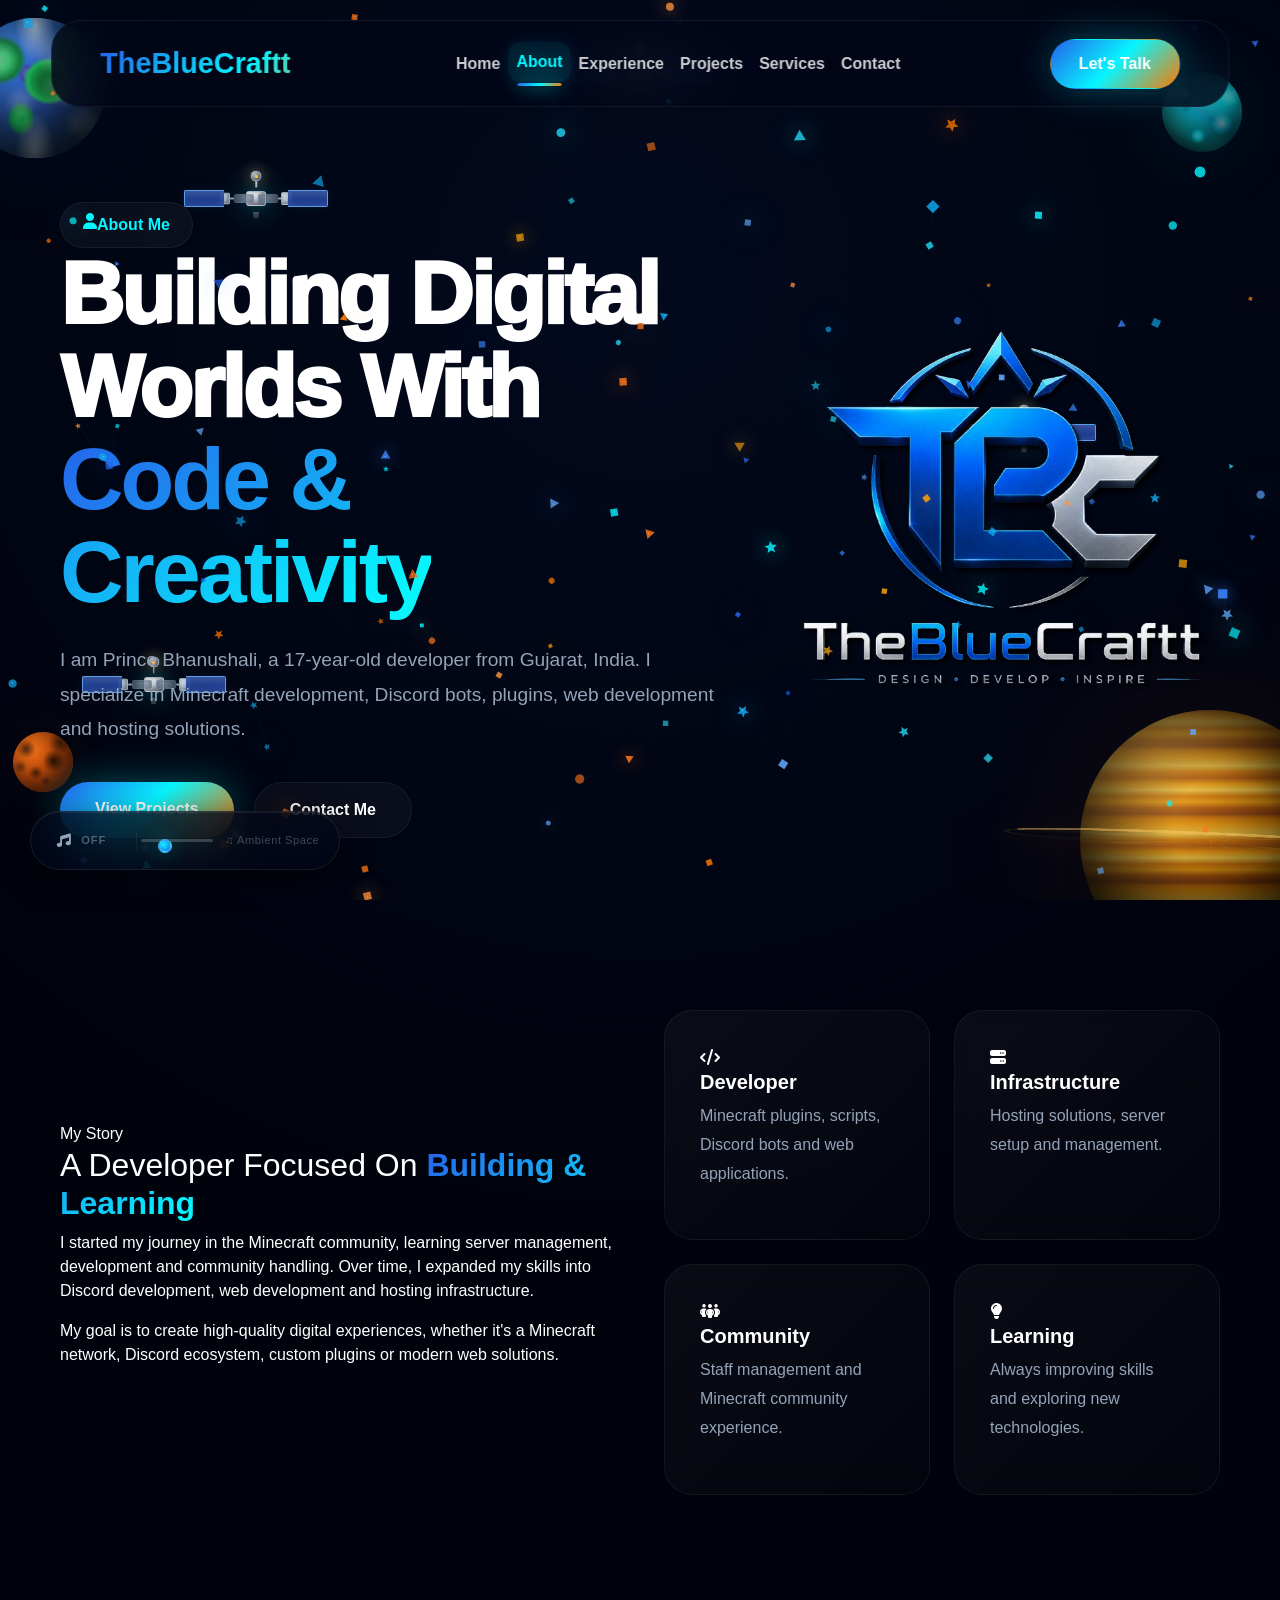
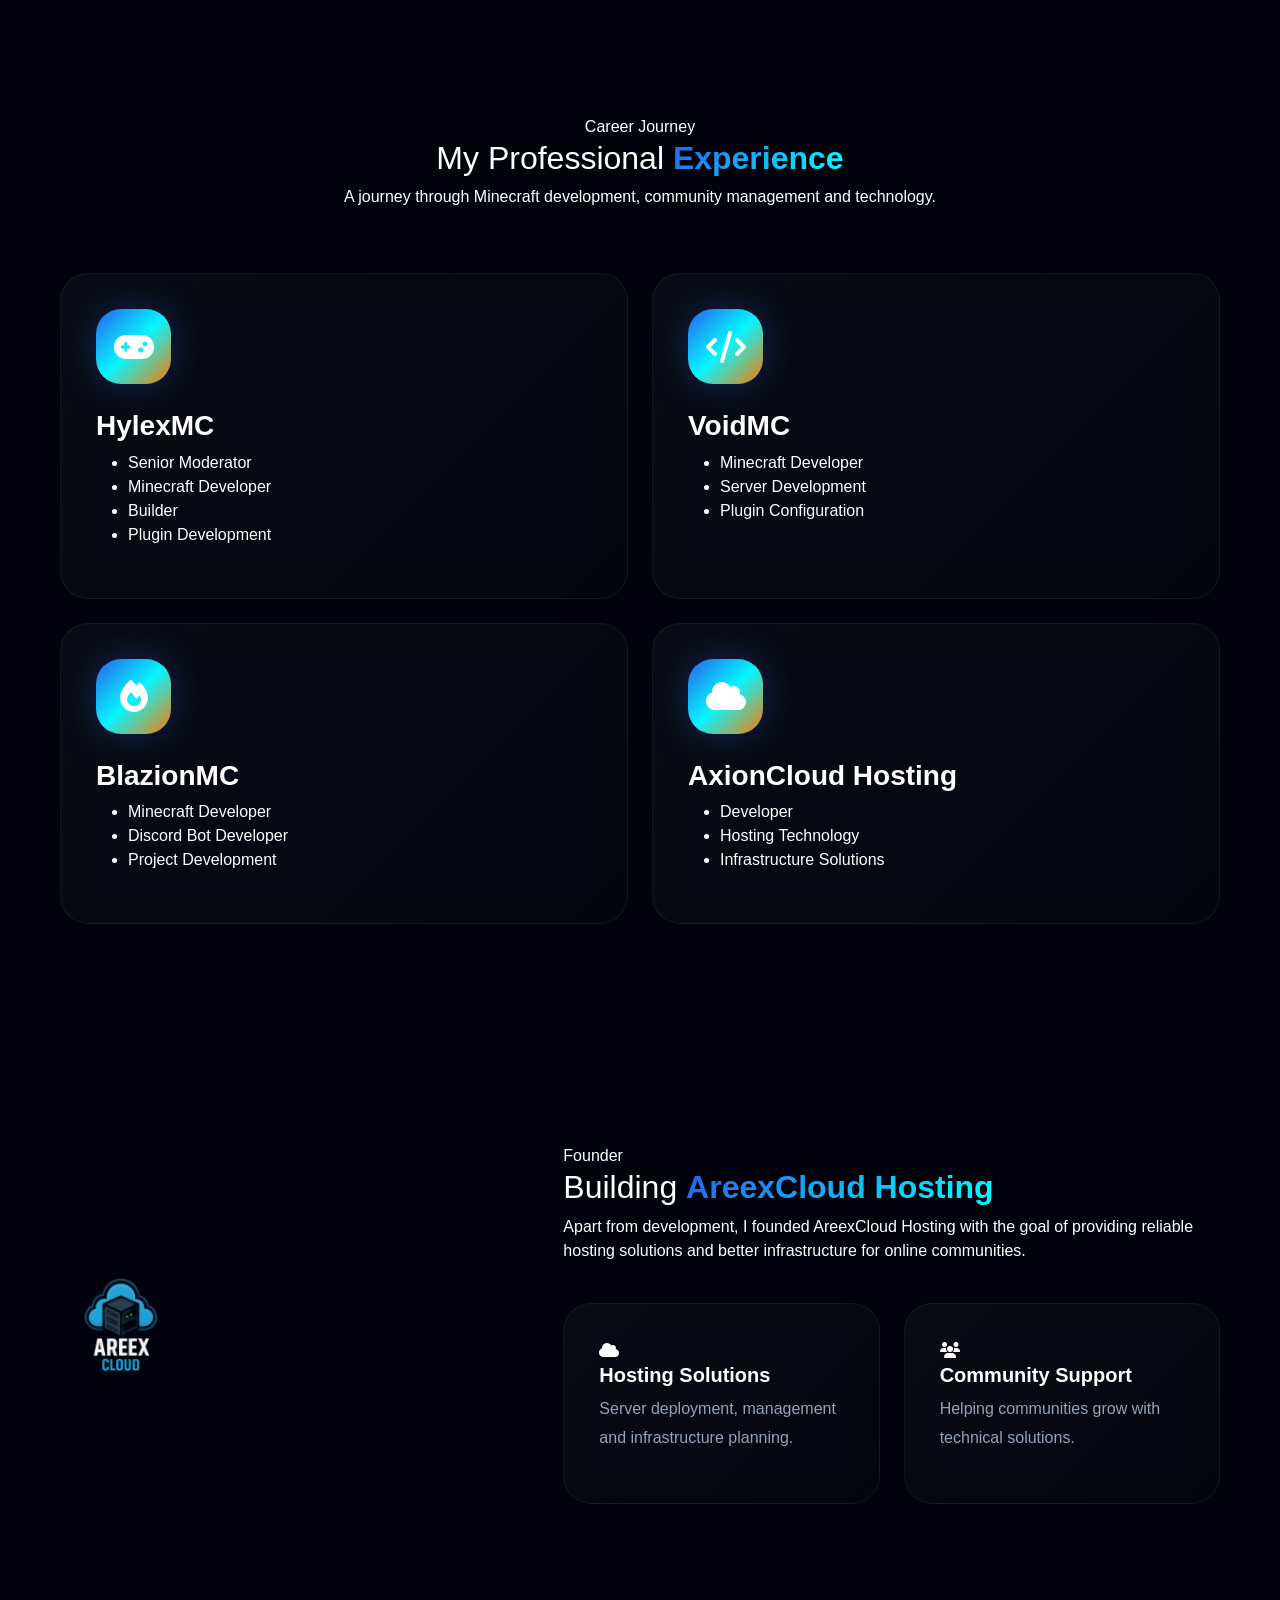
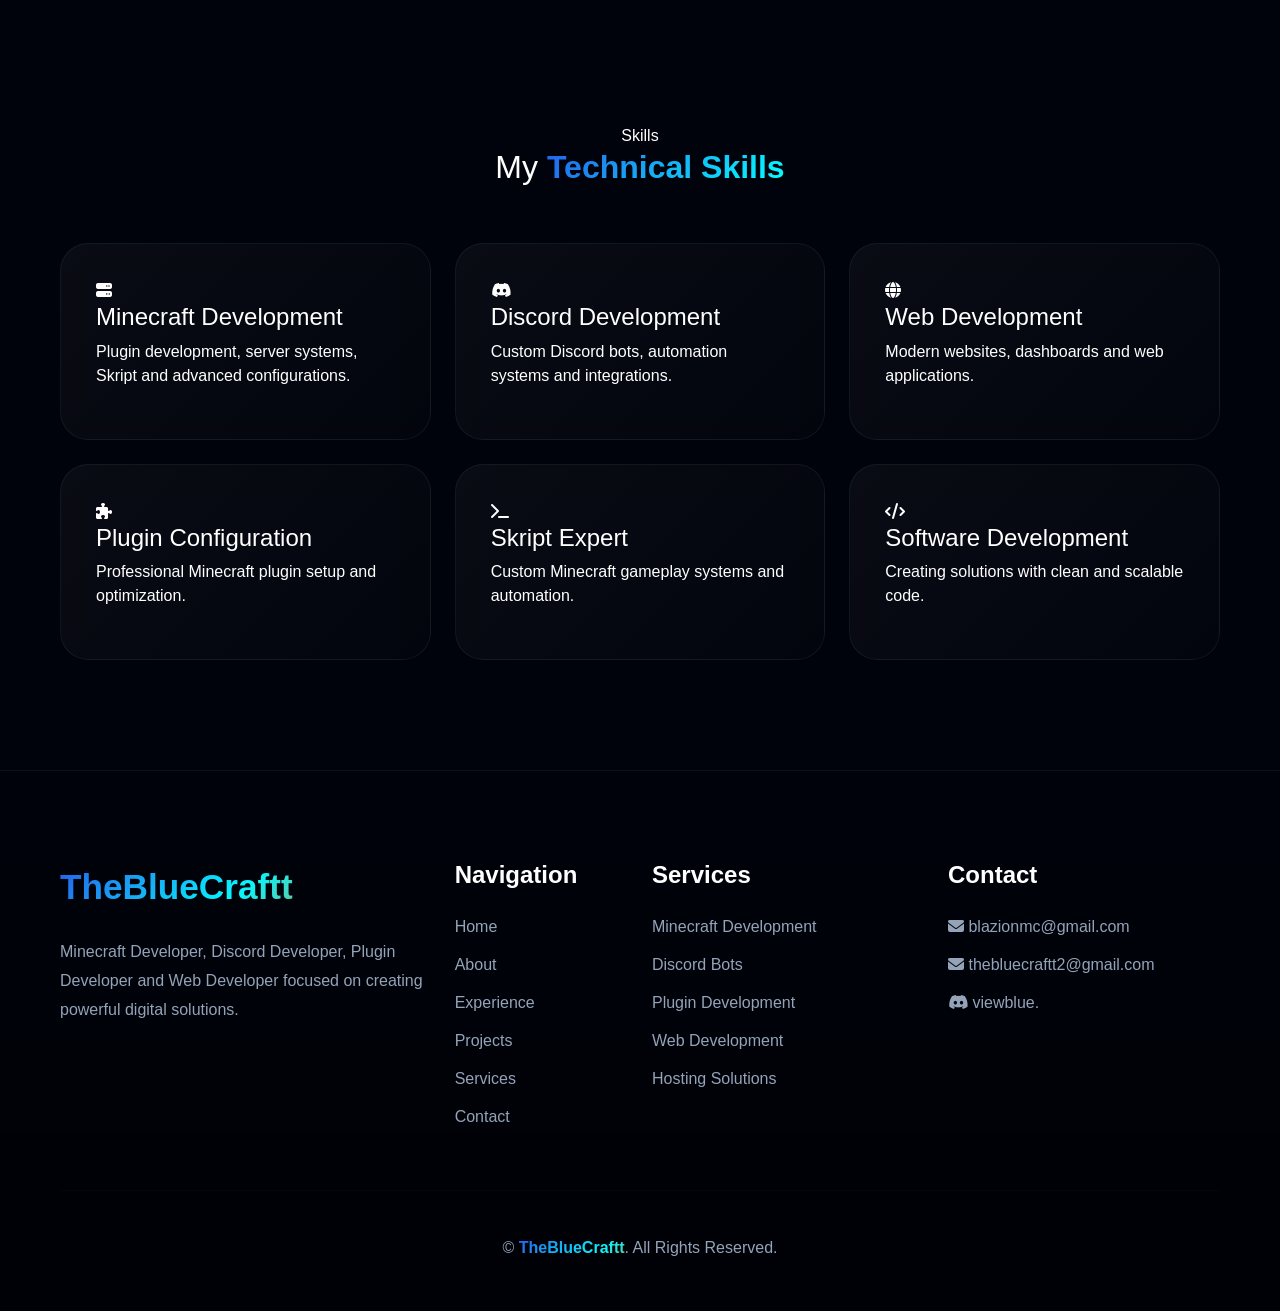
==== commit 58a62216: "Update about.html" ====
--- a/about.html
+++ b/about.html
@@ -403,7 +403,7 @@
                                 href="mailto:blazionmc@gmail.com">blazionmc@gmail.com</a></li>
                         <li><i class="fa-solid fa-envelope"></i> <a
                                 href="mailto:thebluecraftt2@gmail.com">thebluecraftt2@gmail.com</a></li>
-                        <li><i class="fa-brands fa-discord"></i> bluesea_.17</li>
+                        <li><i class="fa-brands fa-discord"></i> viewblue.</li>
                     </ul>
                 </div>
             </div>
@@ -428,4 +428,4 @@
     <script src="assets/js/music.js"></script>
 </body>
 
-</html>+</html>
